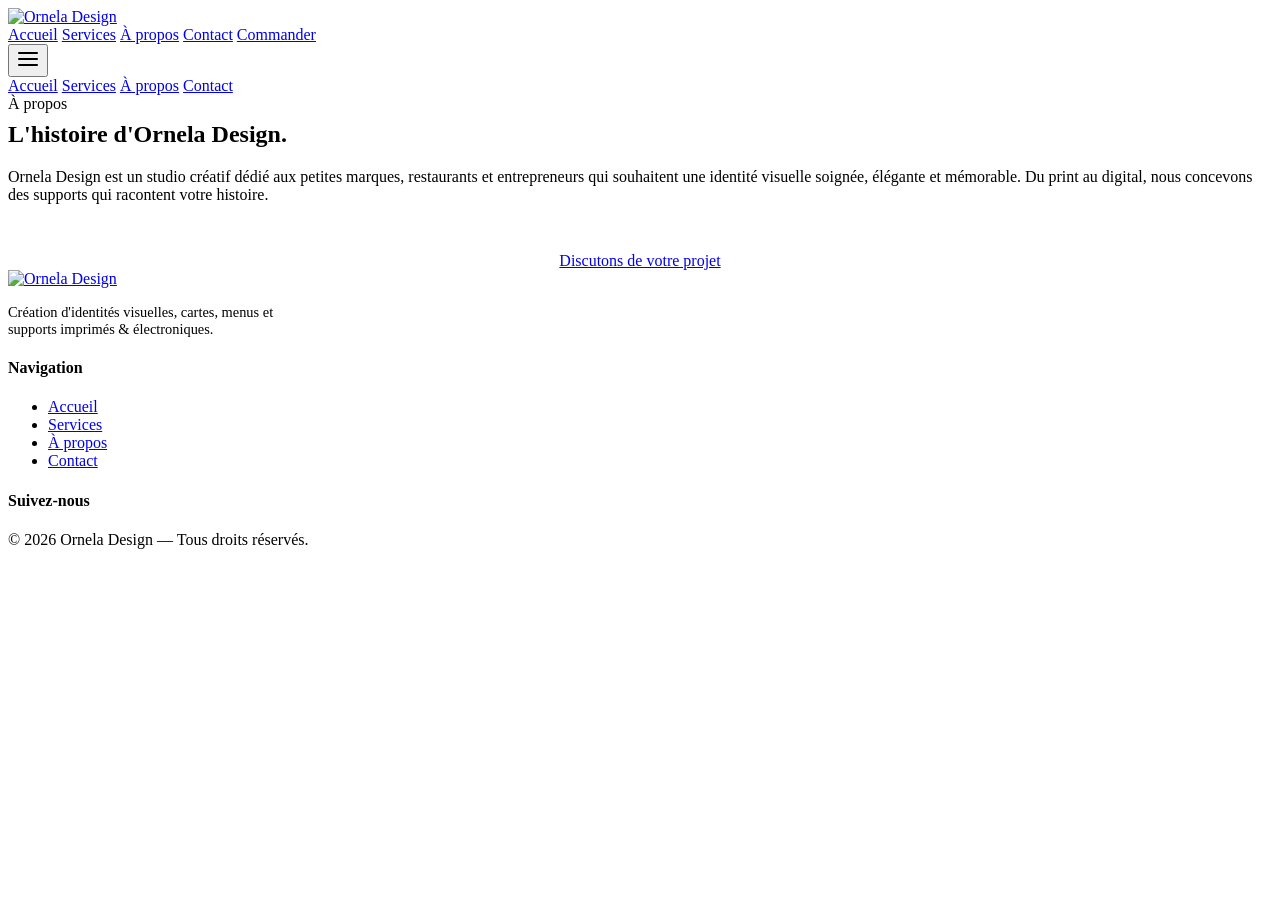
==== a-propos.html @ 907ad58c "Add files via upload" ====
<!doctype html>
<html lang="fr">
<head>
<title>À propos — Ornela Design</title>
<meta name="description" content="Un studio créatif passionné de design graphique.">
<meta property="og:title" content="À propos — Ornela Design">
<meta property="og:description" content="Un studio créatif passionné de design graphique.">
<meta charset="utf-8"><meta name="viewport" content="width=device-width,initial-scale=1"><link rel="preconnect" href="https://fonts.googleapis.com"><link rel="preconnect" href="https://fonts.gstatic.com" crossorigin><link rel="stylesheet" href="https://fonts.googleapis.com/css2?family=Cormorant+Garamond:ital,wght@0,400;0,500;0,600;1,400;1,500&family=Inter:wght@400;500;600;700&display=swap"><link rel="stylesheet" href="css/styles.css">
</head>
<body>
<header class="site-header">
  <div class="container nav">
    <a href="index.html" class="logo"><img src="assets/logo.svg" alt="Ornela Design"></a>
    <nav class="nav-links">
      <a href="index.html">Accueil</a>
      <a href="services.html">Services</a>
      <a href="a-propos.html">À propos</a>
      <a href="contact.html">Contact</a>
      <a href="contact.html" class="btn btn-primary">Commander</a>
    </nav>
    <button class="nav-toggle" aria-label="Menu">
      <svg width="24" height="24" viewBox="0 0 24 24" fill="none" stroke="currentColor" stroke-width="2" stroke-linecap="round"><line x1="3" y1="6" x2="21" y2="6"/><line x1="3" y1="12" x2="21" y2="12"/><line x1="3" y1="18" x2="21" y2="18"/></svg>
    </button>
  </div>
  <div class="mobile-menu">
    <a href="index.html">Accueil</a>
    <a href="services.html">Services</a>
    <a href="a-propos.html">À propos</a>
    <a href="contact.html">Contact</a>
  </div>
</header>
<main>

<section class="hero bg-soft">
  <div class="container">
    <span class="eyebrow">À propos</span>
    <h1 style="margin-top:.5rem">L'histoire d'<span class="text-gradient">Ornela Design</span>.</h1>
    <p class="lead">Ornela Design est un studio créatif dédié aux petites marques, restaurants et entrepreneurs qui souhaitent une identité visuelle soignée, élégante et mémorable. Du print au digital, nous concevons des supports qui racontent votre histoire.</p>
  </div>
</section>
<section>
  <div class="container">
    <div class="values" id="values-grid"></div>
    <div style="text-align:center;margin-top:3rem"><a href="contact.html" class="btn btn-primary">Discutons de votre projet <span data-icon="arrow"></span></a></div>
  </div>
</section>
</main>
<footer class="site-footer">
  <div class="container footer-grid">
    <div>
      <a href="index.html" class="logo"><img src="assets/logo.svg" alt="Ornela Design" style="height:48px"></a>
      <p class="muted" style="margin-top:1rem;max-width:280px;font-size:.9rem">Création d'identités visuelles, cartes, menus et supports imprimés & électroniques.</p>
    </div>
    <div>
      <h4>Navigation</h4>
      <ul>
        <li><a href="index.html">Accueil</a></li>
        <li><a href="services.html">Services</a></li>
        <li><a href="a-propos.html">À propos</a></li>
        <li><a href="contact.html">Contact</a></li>
      </ul>
    </div>
    <div>
      <h4>Suivez-nous</h4>
      <div class="socials">
        <a href="https://www.instagram.com/ornela.design/" target="_blank" rel="noreferrer" aria-label="Instagram" data-icon="instagram"></a>
        <a href="https://www.facebook.com/profile.php?id=61583125166285" target="_blank" rel="noreferrer" aria-label="Facebook" data-icon="facebook"></a>
        <a href="https://www.tiktok.com/@ornela.design" target="_blank" rel="noreferrer" aria-label="TikTok" data-icon="tiktok"></a>
        <a href="mailto:contact@ornela.design" aria-label="Email" data-icon="email"></a>
      </div>
    </div>
  </div>
  <div class="copy">© <span id="year"></span> Ornela Design — Tous droits réservés.</div>
</footer>
<script>document.getElementById('year').textContent = new Date().getFullYear();</script>
<script src="js/main.js"></script>
</body>
</html>
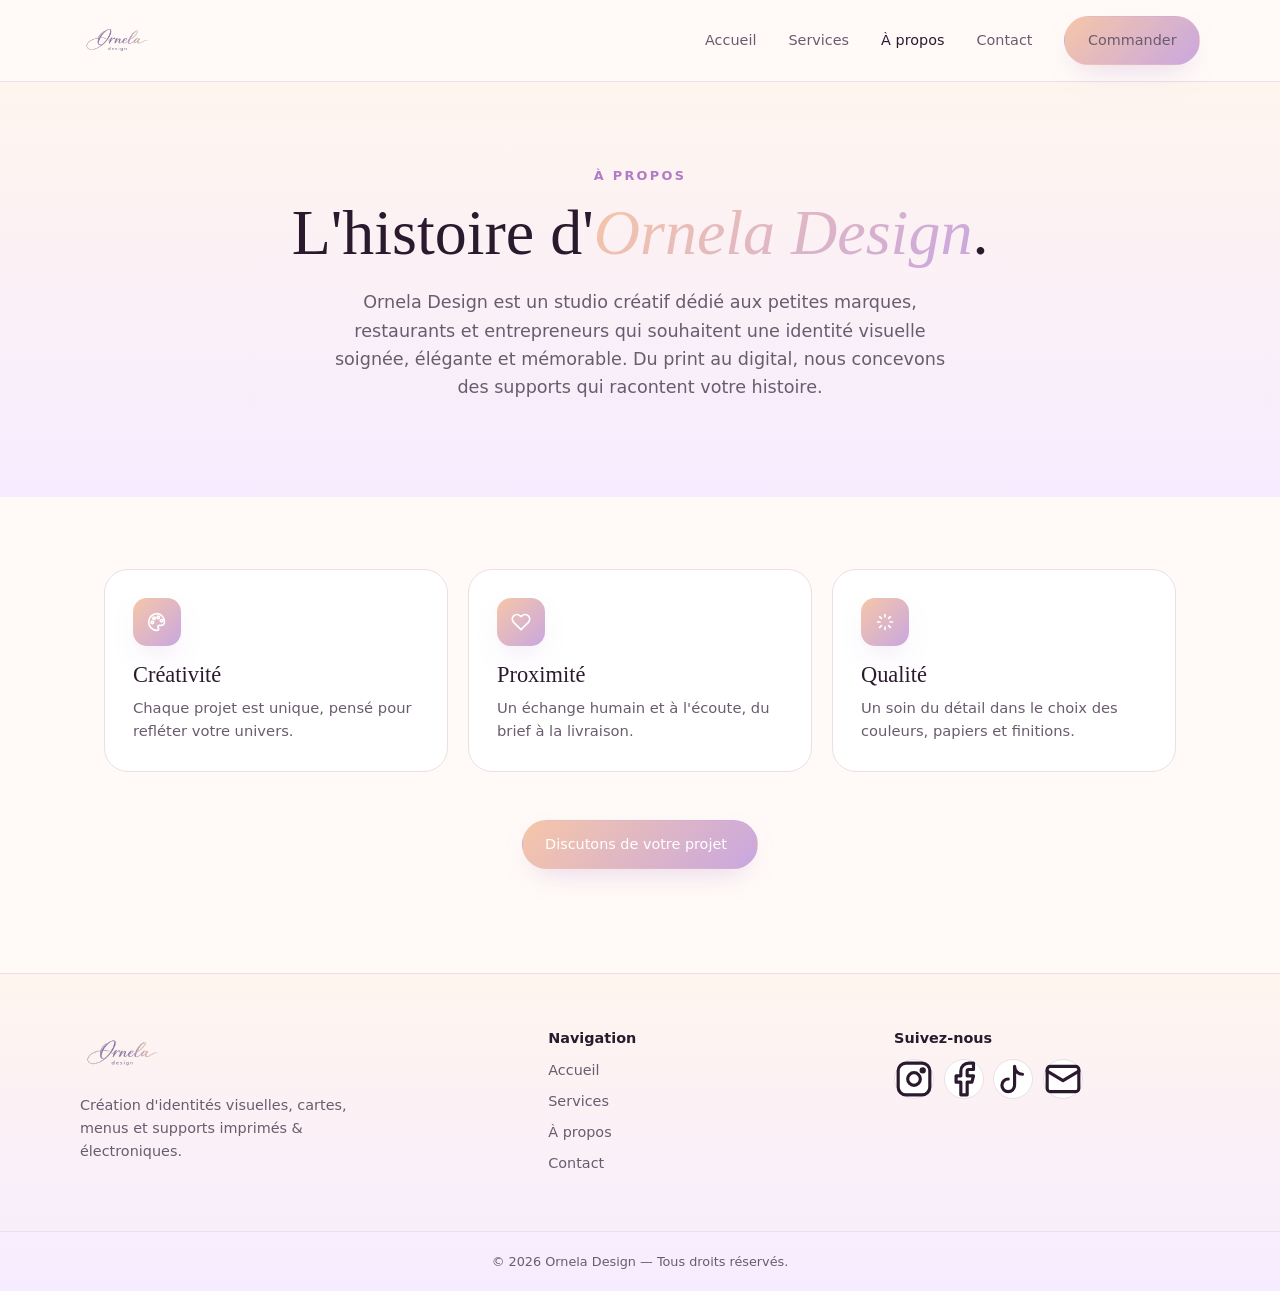
==== commit 943a12b6: "Update a-propos.html" ====
--- a/a-propos.html
+++ b/a-propos.html
@@ -66,7 +66,7 @@
         <a href="https://www.instagram.com/ornela.design/" target="_blank" rel="noreferrer" aria-label="Instagram" data-icon="instagram"></a>
         <a href="https://www.facebook.com/profile.php?id=61583125166285" target="_blank" rel="noreferrer" aria-label="Facebook" data-icon="facebook"></a>
         <a href="https://www.tiktok.com/@ornela.design" target="_blank" rel="noreferrer" aria-label="TikTok" data-icon="tiktok"></a>
-        <a href="mailto:contact@ornela.design" aria-label="Email" data-icon="email"></a>
+        <a href="mailto:ornela.design.09@gmail.com" aria-label="Email" data-icon="email"></a>
       </div>
     </div>
   </div>
--- a/css/styles.css
+++ b/css/styles.css
@@ -0,0 +1,260 @@
+/* Ornela Design — Static stylesheet */
+:root {
+  --background: #fffaf7;
+  --foreground: #2b1a2e;
+  --muted: #f4ecf2;
+  --muted-foreground: #6b5b6e;
+  --border: #ecdfe6;
+  --card: #ffffff;
+  --primary: #b07cc6;
+  --primary-foreground: #ffffff;
+  --peach: #f6c6a8;
+  --lavender: #c9a7e0;
+  --gradient-brand: linear-gradient(135deg, #f6c6a8 0%, #c9a7e0 100%);
+  --gradient-soft: linear-gradient(180deg, #fff5ee 0%, #f6ecff 100%);
+  --shadow-soft: 0 12px 30px -12px rgba(176, 124, 198, 0.35);
+  --shadow-glow: 0 0 60px -10px rgba(246, 198, 168, 0.6);
+  --font-serif: "Cormorant Garamond", Georgia, serif;
+  --font-sans: "Inter", system-ui, -apple-system, sans-serif;
+}
+
+* { box-sizing: border-box; }
+html, body { margin: 0; padding: 0; }
+body {
+  font-family: var(--font-sans);
+  color: var(--foreground);
+  background: var(--background);
+  line-height: 1.6;
+  -webkit-font-smoothing: antialiased;
+}
+img { max-width: 100%; display: block; }
+a { color: inherit; text-decoration: none; }
+
+h1, h2, h3, h4 {
+  font-family: var(--font-serif);
+  font-weight: 500;
+  line-height: 1.15;
+  margin: 0;
+}
+h1 { font-size: clamp(2.5rem, 5vw, 4rem); }
+h2 { font-size: clamp(2rem, 4vw, 3rem); }
+h3 { font-size: 1.4rem; }
+p  { margin: 0; }
+
+.container { max-width: 1120px; margin: 0 auto; padding: 0 1.5rem; }
+.text-gradient {
+  background: var(--gradient-brand);
+  -webkit-background-clip: text;
+  background-clip: text;
+  color: transparent;
+  font-style: italic;
+}
+.bg-soft { background: var(--gradient-soft); }
+.muted { color: var(--muted-foreground); }
+.eyebrow {
+  font-size: .8rem;
+  font-weight: 600;
+  letter-spacing: .18em;
+  text-transform: uppercase;
+  color: var(--primary);
+}
+
+/* Buttons */
+.btn {
+  display: inline-flex;
+  align-items: center;
+  gap: .5rem;
+  padding: .75rem 1.4rem;
+  border-radius: 999px;
+  font-size: .9rem;
+  font-weight: 500;
+  cursor: pointer;
+  border: 1px solid transparent;
+  transition: transform .2s ease, box-shadow .2s ease;
+}
+.btn-primary {
+  background: var(--gradient-brand);
+  color: var(--primary-foreground);
+  box-shadow: var(--shadow-soft);
+}
+.btn-primary:hover { transform: translateY(-2px) scale(1.02); }
+.btn-outline {
+  border: 1px solid var(--border);
+  background: var(--card);
+}
+.btn-outline:hover { background: var(--muted); }
+
+/* Header */
+.site-header {
+  position: sticky; top: 0; z-index: 50;
+  background: rgba(255, 250, 247, 0.85);
+  backdrop-filter: blur(14px);
+  border-bottom: 1px solid var(--border);
+}
+.nav {
+  display: flex; align-items: center; justify-content: space-between;
+  padding: 1rem 0;
+}
+.logo { display: flex; align-items: center; gap: .6rem; }
+.logo img { height: 42px; width: auto; }
+.nav-links { display: flex; align-items: center; gap: 2rem; }
+.nav-links a {
+  font-size: .9rem; color: var(--muted-foreground);
+  transition: color .2s;
+}
+.nav-links a:hover, .nav-links a.active { color: var(--foreground); font-weight: 500; }
+.nav-toggle { display: none; background: none; border: 0; cursor: pointer; }
+.mobile-menu { display: none; border-top: 1px solid var(--border); background: var(--card); }
+.mobile-menu a { display: block; padding: .8rem 1.5rem; color: var(--muted-foreground); }
+.mobile-menu a:hover { background: var(--muted); color: var(--foreground); }
+
+@media (max-width: 820px) {
+  .nav-links { display: none; }
+  .nav-toggle { display: inline-flex; }
+  .mobile-menu.open { display: block; }
+}
+
+/* Hero */
+.hero { padding: 5rem 0 4rem; text-align: center; }
+.hero .badge {
+  display: inline-block;
+  padding: .35rem .9rem;
+  border-radius: 999px;
+  background: var(--card);
+  border: 1px solid var(--border);
+  font-size: .75rem;
+  letter-spacing: .15em;
+  text-transform: uppercase;
+  color: var(--primary);
+  margin-bottom: 1.5rem;
+}
+.hero p.lead { max-width: 640px; margin: 1.2rem auto 2rem; font-size: 1.1rem; color: var(--muted-foreground); }
+.hero-actions { display: flex; justify-content: center; gap: .8rem; flex-wrap: wrap; }
+.hero-logo {
+  margin: 2.5rem auto 0;
+  width: 160px; height: 160px;
+  border-radius: 50%;
+  background: var(--gradient-brand);
+  display: grid; place-items: center;
+  box-shadow: var(--shadow-glow);
+  animation: float 6s ease-in-out infinite;
+}
+.hero-logo img { width: 80%; height: auto; }
+@keyframes float {
+  0%,100% { transform: translateY(0); }
+  50% { transform: translateY(-12px); }
+}
+
+/* Sections */
+section { padding: 4.5rem 0; }
+.section-head { text-align: center; margin-bottom: 3rem; }
+.section-head p { max-width: 620px; margin: 1rem auto 0; color: var(--muted-foreground); }
+
+/* Cards grid */
+.grid {
+  display: grid;
+  gap: 1.25rem;
+  grid-template-columns: repeat(auto-fit, minmax(260px, 1fr));
+}
+.card {
+  background: var(--card);
+  border: 1px solid var(--border);
+  border-radius: 24px;
+  padding: 1.75rem;
+  transition: transform .25s, box-shadow .25s;
+  position: relative;
+  overflow: hidden;
+}
+.card:hover { transform: translateY(-4px); box-shadow: var(--shadow-soft); }
+.card .icon {
+  width: 48px; height: 48px; border-radius: 14px;
+  background: var(--gradient-brand);
+  color: #fff;
+  display: grid; place-items: center;
+  margin-bottom: 1rem;
+  box-shadow: var(--shadow-soft);
+}
+.card h3 { margin-bottom: .5rem; }
+.card p  { color: var(--muted-foreground); font-size: .92rem; }
+
+/* Pack */
+.pack {
+  display: grid; gap: 2.5rem; align-items: center;
+  grid-template-columns: 1fr 1fr;
+  background: var(--card);
+  border: 1px solid var(--border);
+  border-radius: 32px;
+  padding: 3rem;
+}
+@media (max-width: 820px) { .pack { grid-template-columns: 1fr; padding: 2rem; } }
+.pack ul { list-style: none; padding: 0; margin: 0; display: grid; gap: .6rem; }
+.pack li {
+  display: flex; align-items: center; gap: .8rem;
+  background: var(--background);
+  border: 1px solid var(--border);
+  padding: .75rem 1rem;
+  border-radius: 14px;
+  font-size: .9rem; font-weight: 500;
+}
+.pack .check {
+  width: 26px; height: 26px; border-radius: 50%;
+  background: var(--gradient-brand); color: #fff;
+  display: grid; place-items: center; font-size: .8rem;
+}
+
+/* Values */
+.values { display: grid; gap: 1.25rem; grid-template-columns: repeat(auto-fit, minmax(240px, 1fr)); }
+
+/* Form */
+.form { max-width: 560px; margin: 0 auto; display: grid; gap: 1rem; }
+.form label { font-size: .85rem; font-weight: 500; }
+.form input, .form textarea {
+  width: 100%; padding: .8rem 1rem;
+  border: 1px solid var(--border);
+  border-radius: 14px;
+  font-family: inherit; font-size: .95rem;
+  background: var(--card);
+}
+.form input:focus, .form textarea:focus {
+  outline: 2px solid var(--lavender);
+  outline-offset: 1px;
+}
+.form textarea { min-height: 140px; resize: vertical; }
+
+/* Contact options */
+.contact-options { display: grid; gap: 1rem; grid-template-columns: repeat(auto-fit, minmax(220px, 1fr)); margin-top: 2rem; }
+.contact-options a {
+  display: flex; align-items: center; gap: .8rem;
+  padding: 1rem 1.2rem;
+  border: 1px solid var(--border);
+  border-radius: 18px;
+  background: var(--card);
+  transition: all .2s;
+}
+.contact-options a:hover { background: var(--gradient-brand); color: #fff; border-color: transparent; }
+
+/* Footer */
+.site-footer {
+  border-top: 1px solid var(--border);
+  background: var(--gradient-soft);
+  margin-top: 2rem;
+}
+.footer-grid {
+  display: grid; gap: 2.5rem;
+  grid-template-columns: 1.4fr 1fr 1fr;
+  padding: 3.5rem 0;
+}
+@media (max-width: 820px) { .footer-grid { grid-template-columns: 1fr; } }
+.footer-grid h4 { font-family: var(--font-sans); font-size: .9rem; font-weight: 600; margin-bottom: .8rem; }
+.footer-grid ul { list-style: none; padding: 0; margin: 0; display: grid; gap: .5rem; font-size: .9rem; color: var(--muted-foreground); }
+.socials { display: flex; gap: .6rem; }
+.socials a {
+  width: 40px; height: 40px; border-radius: 50%;
+  border: 1px solid var(--border); background: var(--card);
+  display: grid; place-items: center; transition: all .2s;
+}
+.socials a:hover { background: var(--gradient-brand); color: #fff; border-color: transparent; }
+.copy { text-align: center; padding: 1.2rem; font-size: .8rem; color: var(--muted-foreground); border-top: 1px solid var(--border); }
+
+/* Icon */
+.icon svg { width: 20px; height: 20px; }
